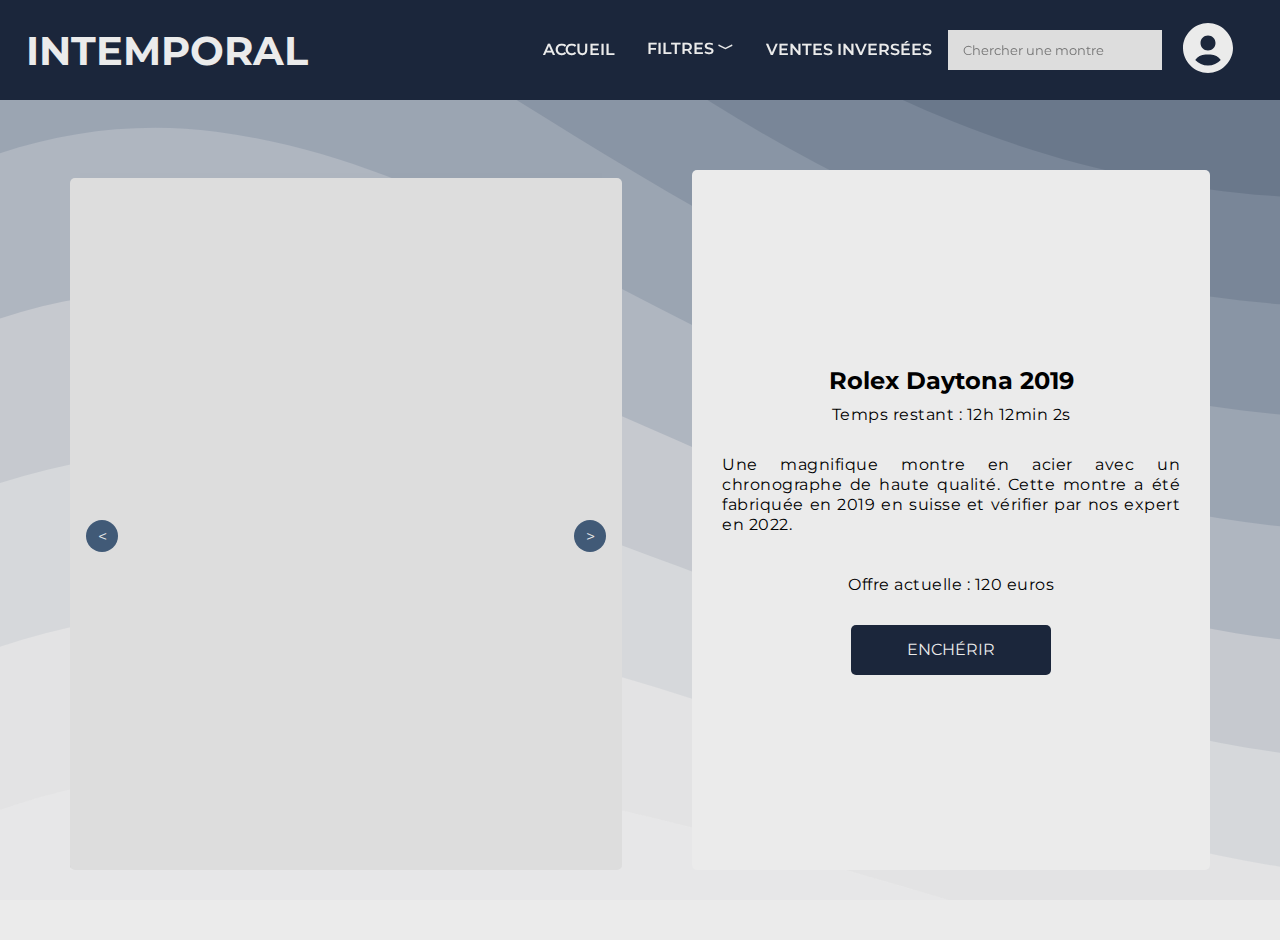
==== auction-info.html @ 98bc7f7b "Update auction-info.html" ====
<!DOCTYPE html>
<html>
  <head>
    <meta charset="utf-8">
    <title>shop-connected</title>
    <link rel="shortcut icon" href="img/watche.png" type="image/png">
    <meta name="description" content="">
    <link rel="stylesheet" href="style/style.css">
  </head>
  <body class="body-shop">
    <div class="transition transition-slide is-active"></div>
    <header>
      <a class="logo" href="shop-connected.html">INTEMPORAL</a>
      <nav>
          <ul class="nav-container">
              <li class="nav-item"><a href="shop-connected.html">ACCUEIL</a></li>
              <li class="nav-item"><a class="filter" onclick="toggleMenuFilter()" href="#">FILTRES ﹀</a>
                <div class="filter-menu-wrap" id="subMenuFilter">
                  <div class="filter-menu">
                    <div class="menu_container">
                      <div class="col">
                        <h2>Marques</h2>
                        <select name="marque" id="marque">
                          <option value="aaa">--Marque--</option>
                          <option value="aaa">aaa</option>
                          <option value="aaa">aaa</option>
                          <option value="aaa">aaa</option>
                          <option value="aaa">aaa</option>
                          <option value="aaa">aaa</option>
                        </select>
                        <h2>Catégories</h2>
                        <select name="categorie" id="categorie">
                          <option value="aaa">--Catégorie--</option>
                          <option value="aaa">Mécanique</option>
                          <option value="aaa">Automatique</option>
                          <option value="aaa">Quartz</option>
                        </select>
                        <ul>
                          <li><input type="checkbox" name="limitee" id="limitee" /><label for="limitee">Éditions limitées</label></li>
                          <li><input type="checkbox" name="homme" id="homme" /><label for="homme">Montre pour homme</label></li>
                          <li><input type="checkbox" name="femme" id="femme" /><label for="femme">Montre pour femme</label></li>
                        </ul>
                        <h2>Complications</h2>
                        <ul>
                          <li><input type="checkbox" name="quantieme" id="quantieme" /><label for="quantieme">Quantième</label></li>
                          <li><input type="checkbox" name="chronographe" id="chronographe" /><label for="chronographe">Chronographe</label></li>
                          <li><input type="checkbox" name="tourbillon" id="tourbillon" /><label for="tourbillon">Tourbillon</label></li>
                          <li><input type="checkbox" name="gmt" id="gmt" /><label for="gmt">GMT</label></li>
                          <li><input type="checkbox" name="phase" id="phase" /><label for="phase">Phase de lune</label></li>
                          <li><input type="checkbox" name="reserve" id="reserve" /><label for="reserve">Réserve de marche</label></li>
                        </ul>
                      </div>
                      <div class="col">
                        <h2>Matériaux</h2>
                        <ul>
                          <li><input type="checkbox" name="" id="acier" /><label for="acier">Acier</label></li>
                          <li><input type="checkbox" name="" id="argent" /><label for="argent">Argent</label></li>
                          <li><input type="checkbox" name="" id="or" /><label for="or">Or</label></li>
                          <li><input type="checkbox" name="" id="ceramique" /><label for="ceramique">Céramique</label></li>
                          <li><input type="checkbox" name="" id="diamants" /><label for="diamants">Diamants</label></li>
                        </ul>
                        <h2>Prix</h2>
                        <ul>
                          <li><input type="number" name="priceMin" id="priceMin" placeholder="Prix min" min="0" /></li>
                          <li><input type="number" name="priceMax" id="priceMax" placeholder="Prix max" min="0" /></li>
                        </ul>
                        <button class="filter-button">Rechercher</button>
                      </div>
                    </div>
                  </div>
                </div>
              </li>
              <li class="nav-item"><a href="#">VENTES INVERSÉES</a></li>
              <li><input class="searchbar" onkeyup="" type="text" name="search" placeholder="Chercher une montre"></li>
              <li class="user"><a class="user-icon" onclick="toggleMenu()" href="#"><svg xmlns="http://www.w3.org/2000/svg" width="60" height="60" viewBox="0 0 24 24" style="fill: rgba(235, 235, 235, 1);transform: msFilter"><path d="M12 2C6.579 2 2 6.579 2 12s4.579 10 10 10 10-4.579 10-10S17.421 2 12 2zm0 5c1.727 0 3 1.272 3 3s-1.273 3-3 3c-1.726 0-3-1.272-3-3s1.274-3 3-3zm-5.106 9.772c.897-1.32 2.393-2.2 4.106-2.2h2c1.714 0 3.209.88 4.106 2.2C15.828 18.14 14.015 19 12 19s-3.828-.86-5.106-2.228z"></path></svg></a>
                <div class="sub-menu-wrap" id="subMenu">
                  <div class="sub-menu">
                      <div class="user-info">
                          <svg xmlns="http://www.w3.org/2000/svg" width="80" height="80" viewBox="0 0 24 24" style="fill: rgba(235, 235, 235, 1);transform: msFilter"><path d="M12 2C6.579 2 2 6.579 2 12s4.579 10 10 10 10-4.579 10-10S17.421 2 12 2zm0 5c1.727 0 3 1.272 3 3s-1.273 3-3 3c-1.726 0-3-1.272-3-3s1.274-3 3-3zm-5.106 9.772c.897-1.32 2.393-2.2 4.106-2.2h2c1.714 0 3.209.88 4.106 2.2C15.828 18.14 14.015 19 12 19s-3.828-.86-5.106-2.228z"></path></svg>
                          <h3>User</h3> <!--TO DO mettre le nom du user connecté en backend -->
                      </div>
                      <hr>
                      <div class="sub-menu-item">
                          <a class="sub-menu-link" href="index.html">se déconnecter</a>
                          <a class="sub-menu-link" href="">créer une enchère</a>
                          <a class="sub-menu-link" href="">mes enchères</a>
                          <a class="sub-menu-link" href="">mes offres</a>
                      </div>
                  </div>
                </div>
              </li>
          </ul>
      </nav>
  </header>
  <div class="auction-info-container">
    <div class="slide-show">
        <input class="slide-image" checked type="radio" name="s" style="background-image: url('https://images.pexels.com/photos/236900/pexels-photo-236900.jpeg?cs=srgb&dl=pexels-anthony-derosa-236900.jpg&fm=jpg');">
        <input class="slide-image" type="radio" name="s" style="background-image: url('https://cdn.shopify.com/s/files/1/0314/1333/products/montre-chronographe-homme-citadine-blanc_1200x.jpg?v=1649666007');">
        <input class="slide-image" type="radio" name="s" style="background-image: url('https://cdn.shopify.com/s/files/1/0314/1333/products/montre-homme-francaise-charlie-horizon-w16_1200x.jpg?v=1642087366');">
        <input class="slide-image" type="radio" name="s" style="background-image: url('https://cdn.shopify.com/s/files/1/0314/1333/products/montre-automatique-homme-calendrier-blanc-01_300x.jpg?v=1663573452');">
        <input class="slide-image" type="radio" name="s" style="background-image: url('https://cdn.shopify.com/s/files/1/0314/1333/products/montre-automatique-hommeportee-INITIAL-Calendrier-blanc-mick-marron-carre_resultat_300x.jpg?v=1663573452');">
    </div>
    <div class="auction-content">
        <h2>Rolex Daytona 2019</h2>
        <p class="auction-time">Temps restant : 12h 12min 2s</p>
        <p class="auction-info">Une magnifique montre en acier avec un chronographe de haute qualité. Cette montre a été fabriquée en 2019 en suisse et vérifier par nos expert en 2022.</p>
        <p class="auction-price">Offre actuelle : 120 euros</p>
        <a class="auction-button" href="#">ENCHÉRIR</a>
    </div>
  </div>
  <script>
    let subMenu = document.getElementById("subMenu");
    function toggleMenu() {
        subMenu.classList.toggle("open-menu");
    }

    let subMenuFilter = document.getElementById("subMenuFilter");
    function toggleMenuFilter() {
        subMenuFilter.classList.toggle("open-menu-filter");
    }
  </script>
  <script src="js/transition.js"></script>
</body>
</html>
---- style/style.css ----
/*import font*/

@import url('https://fonts.googleapis.com/css?family=Montserrat:200,300,400,500,600,700,800');

/*variable declaration*/

:root {
	--first-blue : #1B263B;
	--second-blue : #415A77;
	--white : #ebebeb;
	--black : #181818;
}

/*beginning general*/

* {
	box-sizing: border-box;
	font-family: 'Montserrat', sans-serif;
	padding: 0%;
	margin: 0%;
}
body {
	overflow-x: hidden;
	background-color: var(--white);
}
h1 {
	font-weight: bold;
	margin: 0;
	margin-bottom: 20px;
}
h2 {
	text-align: center;
}
h3 {
    color: var(--white);
    font-weight: 500;
}
ul {
    list-style-type: none;
}
li {
    text-decoration: none;
}
a {
    text-decoration: none;
}
input:not([type='checkbox']) {
	width: 100%;
	padding: 6px 12px;
	background-color: #ddd;
	border: none;
	padding: 12px 15px;
	margin: 8px 0;
	width: 100%;
}
header {
    background-color: var(--first-blue);
    overflow: hidden;
    display: flex;
    justify-content: space-between;
    align-items: center;
    padding: 0 2%;
}
p {
	font-size: 14px;
	font-weight: 100;
	line-height: 20px;
	letter-spacing: 0.5px;
	margin: 0px 0 30px;
}
span {
	font-size: 12px;
}
button {
	border: 1px solid var(--first-blue);
	background-color: var(--black);
	color: var(--white);
	font-size: 18px;
	font-weight: bold;
	padding: 12px 45px;
	letter-spacing: 1px;
	text-transform: uppercase;
	transition: transform 80ms ease-in;
}
button:hover {
	background-color: var(--first-blue);
}
button:active {
	transform: scale(0.95);
}
button:focus {
	outline: none;
}
button.ghost {
	background-color: transparent;
	border-color: #FFFFFF;
}
form {
	background-color: #FFFFFF;
	display: flex;
	align-items: center;
	justify-content: center;
	flex-direction: column;
	padding: 0 50px;
	height: 100%;
	text-align: center;
}

/*end general*/

/*beginning transition*/

.transition-slide {
    position: fixed;
    top: 0;
    left: 0;
    right: 0;
    bottom: 0;
    background-color: var(--first-blue);
    z-index: 101;
    opacity: 0;
    pointer-events: none;
    -webkit-transition: 0.5s;
    transition: 0.5s;
}
.transition-slide.is-active {
    opacity: 1;
    pointer-events: all;
}

/*end transition*/


/*start scrollbar*/

body::-webkit-scrollbar {
    width: 12px; 
}
body::-webkit-scrollbar-track {
    background: #ebebeb; 
}
body::-webkit-scrollbar-thumb {
    background-color: var(--first-blue); 
    border-radius: 20px; 
    border: 3px solid var(--white);
}

/*end scrollbar*/


/*beginning login page*/

.body-login {
	background: var(--white);
	background-image: url(../img/Background.png);
	background-size: cover;
	display: flex;
	justify-content: center;
	align-items: center;
	flex-direction: column;
	height: 100vh;
	margin: -20px 0 50px;
}
.forgot-password {
	color: #333;
	font-size: 14px;
	text-decoration: none;
	margin: 15px 0;
}
.forgot-password:hover {
	text-decoration: underline;
}
.container {
	background-color: #fff;
	border-radius: 10px;
  	box-shadow: 0 14px 28px rgba(0,0,0,0.25), 0 10px 10px rgba(0,0,0,0.22);
	position: relative;
	overflow: hidden;
	width: 768px;
	max-width: 100%;
	min-height: 480px;
}
.form-container {
	position: absolute;
	top: 0;
	height: 100%;
	transition: all 0.6s ease-in-out;
}
.sign-in-container {
	left: 0;
	width: 50%;
	z-index: 2;
}
.container.right-panel-active .sign-in-container {
	transform: translateX(100%);
}
.sign-up-container {
	left: 0;
	width: 50%;
	opacity: 0;
	z-index: 1;
}
.container.right-panel-active .sign-up-container {
	transform: translateX(100%);
	opacity: 1;
	z-index: 5;
	animation: show 0.6s;
}
@keyframes show {
	0%, 49.99% {
		opacity: 0;
		z-index: 1;
	}
	
	50%, 100% {
		opacity: 1;
		z-index: 5;
	}
}
.overlay-container {
	position: absolute;
	top: 0;
	left: 50%;
	width: 50%;
	height: 100%;
	overflow: hidden;
	transition: transform 0.6s ease-in-out;
	z-index: 100;
}
.container.right-panel-active .overlay-container {
	transform: translateX(-100%);
}
.overlay {
	background: var(--first-blue);
	background: -webkit-linear-gradient(to right, var(--first-blue), var(--first-blue));
	background: linear-gradient(to right, var(--first-blue), var(--first-blue));
	background-repeat: no-repeat;
	background-size: cover;
	background-position: 0 0;
	color: var(--white);
	position: relative;
	left: -100%;
	height: 100%;
	width: 200%;
  	transform: translateX(0);
	transition: transform 0.6s ease-in-out;
}
.container.right-panel-active .overlay {
  	transform: translateX(50%);
}
.overlay-panel {
	position: absolute;
	display: flex;
	align-items: center;
	justify-content: center;
	flex-direction: column;
	padding: 0 40px;
	text-align: center;
	top: 0;
	height: 100%;
	width: 50%;
	transform: translateX(0);
	transition: transform 0.6s ease-in-out;
}
.overlay-left {
	transform: translateX(-20%);
}
.container.right-panel-active .overlay-left {
	transform: translateX(0);
}
.overlay-right {
	right: 0;
	transform: translateX(0);
}
.container.right-panel-active .overlay-right {
	transform: translateX(20%);
}

/*end login page*/


/*beginning cgu*/

.body-cgu {
	background: var(--white);
	background-image: url(../img/Background.png);
	background-size: cover;
	display: flex;
	justify-content: center;
	align-items: center;
	flex-direction: column;
}
.cgu-container {
	background: var(--white);
	border-radius: 10px;
	box-shadow: 0 14px 28px rgba(0, 0, 0, 0.25), 0 10px 10px rgba(0, 0, 0, 0.22);
	position: relative;
	width: 50%;
	max-width: 100%;
	display: flex;
	flex-direction: column;
}
.cgu-container h2 {
	margin-top: 40px;
}
.cgu-container p {
	color: var(--black);
	font-weight: 400;
	margin: 40px;
	text-align: justify;
}
.cgu-container form {
	background-color: var(--white);
	margin-bottom: 40px;
}
.cgu-container .cgu-button {
	background-color: var(--first-blue);
	color: var(--white);
	width: 300px;
}
.cgu-container .cgu-button:hover {
	background-color: var(--black);
}
.cgu-button-container {
	display: flex;
	justify-content: space-between;
	margin: 0px 20px 0px 20px;
}

/*end cgu*/


/*beginning shop*/

.body-shop {
	background-color: var(--white);
	background-image: url("data:image/svg+xml,%3Csvg xmlns='http://www.w3.org/2000/svg' width='100%25' height='100%25' viewBox='0 0 1600 800'%3E%3Cg fill-opacity='0.17'%3E%3Cpath fill='%23d4d6d9' d='M486 705.8c-109.3-21.8-223.4-32.2-335.3-19.4C99.5 692.1 49 703 0 719.8V800h843.8c-115.9-33.2-230.8-68.1-347.6-92.2C492.8 707.1 489.4 706.5 486 705.8z'/%3E%3Cpath fill='%23bbbfc5' d='M1600 0H0v719.8c49-16.8 99.5-27.8 150.7-33.5c111.9-12.7 226-2.4 335.3 19.4c3.4 0.7 6.8 1.4 10.2 2c116.8 24 231.7 59 347.6 92.2H1600V0z'/%3E%3Cpath fill='%239da4af' d='M478.4 581c3.2 0.8 6.4 1.7 9.5 2.5c196.2 52.5 388.7 133.5 593.5 176.6c174.2 36.6 349.5 29.2 518.6-10.2V0H0v574.9c52.3-17.6 106.5-27.7 161.1-30.9C268.4 537.4 375.7 554.2 478.4 581z'/%3E%3Cpath fill='%23788496' d='M0 0v429.4c55.6-18.4 113.5-27.3 171.4-27.7c102.8-0.8 203.2 22.7 299.3 54.5c3 1 5.9 2 8.9 3c183.6 62 365.7 146.1 562.4 192.1c186.7 43.7 376.3 34.4 557.9-12.6V0H0z'/%3E%3Cpath fill='%23415A77' d='M181.8 259.4c98.2 6 191.9 35.2 281.3 72.1c2.8 1.1 5.5 2.3 8.3 3.4c171 71.6 342.7 158.5 531.3 207.7c198.8 51.8 403.4 40.8 597.3-14.8V0H0v283.2C59 263.6 120.6 255.7 181.8 259.4z'/%3E%3Cpath fill='%233b526e' d='M1600 0H0v136.3c62.3-20.9 127.7-27.5 192.2-19.2c93.6 12.1 180.5 47.7 263.3 89.6c2.6 1.3 5.1 2.6 7.7 3.9c158.4 81.1 319.7 170.9 500.3 223.2c210.5 61 430.8 49 636.6-16.6V0z'/%3E%3Cpath fill='%23354a63' d='M454.9 86.3C600.7 177 751.6 269.3 924.1 325c208.6 67.4 431.3 60.8 637.9-5.3c12.8-4.1 25.4-8.4 38.1-12.9V0H288.1c56 21.3 108.7 50.6 159.7 82C450.2 83.4 452.5 84.9 454.9 86.3z'/%3E%3Cpath fill='%232e4058' d='M1600 0H498c118.1 85.8 243.5 164.5 386.8 216.2c191.8 69.2 400 74.7 595 21.1c40.8-11.2 81.1-25.2 120.3-41.7V0z'/%3E%3Cpath fill='%2326354b' d='M1397.5 154.8c47.2-10.6 93.6-25.3 138.6-43.8c21.7-8.9 43-18.8 63.9-29.5V0H643.4c62.9 41.7 129.7 78.2 202.1 107.4C1020.4 178.1 1214.2 196.1 1397.5 154.8z'/%3E%3Cpath fill='%231B263B' d='M1315.3 72.4c75.3-12.6 148.9-37.1 216.8-72.4h-723C966.8 71 1144.7 101 1315.3 72.4z'/%3E%3C/g%3E%3C/svg%3E");
	background-attachment: fixed;
	background-size: cover;
}

/*end shop*/


/*beginning card, product display*/

.product-display {
	display: flex;
	flex-wrap: wrap;
	justify-content: center;
	align-items: center;
}
.product-display .card {
	position: relative;
	width: 320px;
	height: 450px;
	background: var(--black);
	border-radius: 20px;
	overflow: hidden;
	margin: 30px;
}
.product-display .card:before {
	content: '';
	position: absolute;
	top: 0;
	left: 0;
	width: 100%;
	height: 100%;
	background: var(--second-blue);
	clip-path: circle(150px at 80% 20%);
	transition: 0.5s ease-in-out;
}
.product-display .card:hover:before {
  	clip-path: circle(150px at 80% -20%);
}
.product-display .card:after {
	content: 'INTEMPORAL';
	position: absolute;
	top: 30%;
	left: -20%;
	font-size: 12em;
	font-weight: 800;
	font-style: italic;
	color: rgba(255, 255, 255, 0.05)
}
.product-display .card .imgBx {
	position: absolute;
	top: 50%;
	transform: translateY(-50%);
	z-index: 10;
	width: 100%;
	height: 220px;
	transition: 0.5s;
}
.product-display .card:hover .imgBx {
	top: 0%;
	transform: translateY(0%);
}
.product-display .card .imgBx img {
	position: absolute;
	top: 25%;
	left: 30%;
	transform: translate(-50%, -50%);
	width: 300px;
	height: 300px;
	object-fit: cover;
	z-index: 10;
	transition: all 0.5s ease;
	border-radius: 50%;

}
.product-display .card:hover .imgBx img {
	opacity: 0;
	transition: all 0.5s ease;
}
.product-display .card .contentBx {
	position: absolute;
	bottom: 0;
	width: 100%;
	height: 100px;
	text-align: center;
	transition: 1s;
	z-index: 10;
}
.product-display .card:hover .contentBx {
  	height: 400px;
}
.product-display .card .contentBx .price {
	color: var(--white);
	font-size: 24px;
	z-index: 100;
	position: absolute;
	top: -350%;
	right: 0%;
	font-weight: bold;
	color: var(--first-blue);
	margin: 0;
	padding: 15px;
	border-radius: 10px;
	background-color: var(--white);
	box-shadow: 0 0 10px rgba(0, 0, 0, 0.5);
}
.product-display .card:hover .contentBx .price {
	color: var(--white);
	z-index: 100;
	margin: 0;
	font-weight: bold;
}
.product-display .card .contentBx .time {
	color: var(--white);
	font-size: 18px;
	margin: 10px;
	position: absolute;
	top: -50%;
	right: 0%;
}
.product-display .card:hover .contentBx .time {
	display: none;
}
.product-display .card:hover .contentBx h2 {
	position: relative;
	font-weight: 800;
	letter-spacing: 1px;
	color: var(--white);
	margin: 0;
	display: contents;
	z-index: 100;
}
.product-display .card .contentBx h2 {
	color: var(--first-blue);
	font-size: 30px;
	margin: 0;
	background-color: var(--white);
}
.product-display .card:hover .contentBx .info {
	color: var(--white);
	font-size: 18px;
	margin-top: 30px;
	display: contents;
	position: absolute;
	top : -30%;
}
.product-display .card .contentBx .info {
	display: none;
	margin-top: 30px;
}
.product-display .card .contentBx a {
	display: inline-block;
	padding: 10px 20px;
	background: var(--white);
	border-radius: 4px;
	margin-top: 10px;
	text-decoration: none;
	font-weight: 600;
	color: var(--black);
	opacity: 0;
	transform: translateY(50px);
	transition: 0.5s;
	margin-top: 50px;
}
.product-display .card:hover .contentBx a {
  	opacity: 1;
  	transform: translateY(0px);
  	transition-delay: 0.75s;
	background-color: var(--white);
	color: var(--black);
}

/*end card, product display*/


/*beginning navbar*/

nav {
    z-index: 1000;
}
.nav-container {
    display: flex;
    justify-content: center;
    align-items: center;
}
nav a {
    color: #fff;
    text-decoration: none;
    padding: 14px 16px;
    display: inline-block;
}
.logo {
    color: var(--white);
    font-size: 2.5rem;
    font-weight: 700;
}
.nav-item {
    border-bottom: 2px solid transparent;
    transition: border-bottom 0.4s ease;
    color: var(--white);
    font-weight: 600;
    font-size: 1rem;
	display: flex;
    justify-content: center;
    flex-direction: column;
    height: 100px;
}
.nav-item:hover {
    border-bottom: 2px solid var(--white);
}
.nav-item a {
    color: var(--white);
}
.nav-item:hover a {
    color: #bbb;
}

/*end navbar*/


/*beginning user menu*/

.sub-menu-wrap {
    position: absolute;
    top: 9%;
    right: 4%;
    width: 320px;
    max-height: 0px;
    overflow: hidden;
    transition: max-height 0.5s ease;
}
.sub-menu-wrap.open-menu {
    max-height: 400px;
}
.sub-menu {
    background-color: var(--second-blue);
    padding: 20px;
    margin: 10px;
    border-radius: 5px;
}
.user-info {
    display: flex;
    align-items: center;
}
.user-info svg {
    width: 60px;
    border-radius: 50%;
    margin-right: 15px;
}
.sub-menu hr {
    color: var(--white);
    border: 0;
    height: 1px;
    width: 100%;
    background: #ccc;
    margin: 15px 0 10px;
}
.sub-menu-item {
    display : flex;
    flex-direction: column;
}
.sub-menu-link:hover {
    background-color: var(--first-blue);
}

/*end user menu*/


/*beginning mega menu*/

.filter-menu-wrap {
	position: absolute;
    top: 10%;
    right: 20%;
    width: 1000px;
    max-height: 0px;
    overflow: hidden;
    transition: max-height 0.5s ease;
}
.filter-menu-wrap.open-menu-filter {
    max-height: 900px;
}
.menu_container {
	width: 45vw;
	background: #415a77;
	display: flex;
	column-gap: 16px;
	border-radius: 5px;
}
.col {
	flex: 1;
	width: 100%;
	height: 100%;
	padding: 60px 32px;
	display: flex;
	flex-direction: column;
	align-items: center;
	row-gap: 2em;
}
.col h2 {
	font-size: 20px;
}
.col select, .col input:not([type='checkbox']) {
	width: 100%;
	padding: 6px 12px;
}
.col ul{
	display: flex;
	flex-direction: column;
	gap: 5px;
}
.col li {
	display: flex;
	gap: 12px;
	font-weight: 300
}
.filter-button {
	border: none;
	outline: none;
	padding: 10px 24px;
	font-size: 16px;
	width: 100%;
	color: #fff;
	background: #1a1a1a;
}
  
/*end mega menu*/


/*beginning slideshow*/

.slide-show {
	position: relative;
	display: block;
	width: 700px;
	height: 700px;
	overflow: hidden;
	border-radius: 5px;
	margin: 70px 70px;
}
.slide-show:before, .slide-show:after {
	content: '<';
	position: absolute;
	top: 50%;
	left: 1rem;
	z-index: 2;
	width: 2rem;
	height: 2rem;
	background: var(--second-blue);
	color: var(--white);
	border-radius: 50%;
	display: flex;
	justify-content: center;
	align-items: center;
	pointer-events: none;
}
.slide-show:after {
	content: '>';
	left: auto;
	right: 1rem;
}
.slide-image {
	appearance: none;
	-ms-appearance: none;
	-webkit-appearance: none;
	display: block;
	width: 100%;
	height: 100%;
	position: absolute;
	top: 0;
	left: 0;
	border-radius: 5px;
	background-repeat: no-repeat;
	background-size: cover;
	background-position: center;
	transform: translateX(100%);
	transition: transform ease-in-out 400ms;
	z-index: 1;
}
.slide-image:focus {
	outline: none;
}
.slide-image:not(checked):before {
	content: '';
	position: absolute;
	width: 2rem;
	height: 2rem;
	border-radius: 50%;
	top: 50%;
	left: calc(-100% + 1rem);
}
.slide-image:checked:before {
	display: none;
	left: 1rem;
}
.slide-image:checked {
	transform: translateX(0);
	transition: transform 1s ease;
	z-index: 0;
	box-shadow: -5px 10px 20px -15px rgba(0,0,0,1);
}
.slide-image:checked + input:before {
	left: -3rem;
}
.slide-image:checked + input ~ input:before {
	display: none;
}

/*end slide show*/


/*beginning auction info*/

.auction-info-container {
	display: flex;
	justify-content: space-between;
	align-items: center;
	flex-direction: row;
}
.auction-content {
	display: flex;
	flex-direction: column;
	justify-content: center;
	align-items: center;
	background-color: var(--white);
	width: 50%;
	height: 700px;
	margin-right: 70px;
	padding: 30px;
	border-radius: 5px;
}
.auction-button {
	display: flex;
	justify-content: center;
	align-items: center;
	width: 200px;
	height: 50px;
	color: var(--white);
	background-color: var(--first-blue);
	border-radius: 5px;
}
.auction-button:hover {
	background-color: var(--second-blue);
} 
.auction-button:active {
	transform: scale(0.95);
}
.auction-time {
	font-weight: 400;
	font-size: 16px;
	margin-top: 10px;
}
.auction-info {
	font-weight: 400;
	font-size: 16px;
	text-align: justify;
}
.auction-price {
	font-weight: 400;
	font-size: 16px;
	margin-top: 10px;
}

/*end auction info*/


/*mobile version*/

@media screen and (max-width: 992px) {
	/*login*/
	.container {
		width: 100%;
		height: 80%;
	}
	.container h1 {
		font-size: 80px;
	}
	.container input {
		font-size: 40px;
	}
	.container p {
		font-size: 30px;
		line-height: 30px;
	}
	.container button {
		font-size: 35px;
		width: 400px;
		height: 100px;
	}
	.forgot-password {
		font-size: 30px;
	}
	/*nav*/
	header {
		display: flex;
		flex-direction: column;
		align-items: center;
	}
	.logo {
		font-size: 60px;
		margin: 30px 0;
	}
	.nav-item a {
		font-size: 30px
	}
	nav svg {
		width: 90px;
		height: 90px;
	}
	nav .searchbar {
		font-size: 30px;
	}
	/*card*/
	.contentBx a {
		font-size: 50px;
	}
	.product-display .card {
		width: 740px;
		height: 1000px;
	}
	.product-display .card .imgBx img {
		width: 700px;
		height: 700px;
	}
	.product-display .card .contentBx .price {
		color: var(--black);
		font-size: 48px;
		padding: 25px;
		z-index: 100;
		position: absolute;
		top: -900%;
		right: 0%;
	}
	.product-display .card:after {
		top: 30%;
		left: -20%;
		font-size: 30em;
	}
	.product-display .card .contentBx .time {
		font-size: 36px;
		top: -150%;
	}
	.product-display .card:hover .contentBx h2 {
		position: absolute;
		top : -100%;
		font-size: 70px;
	}
	.product-display .card .contentBx h2 {
		position: absolute;
		top : -100%;
		width: 100%;
		font-size: 60px;
	}
	.product-display .card:hover .contentBx .info {
		display: none;
		font-size: 36px;
		line-height: 40px;
	}
	/*cgu*/
	.cgu-container {
		width: 90%;
	}
	.cgu-container h2 {
		font-size: 50px;
	}
	.cgu-button{
		font-size: 35px;
		height: 120px;
	}
	/*user menu*/
	.sub-menu-wrap {
		top : 11.5%;
		right: 4%;
		width: 450px;
	}
	.sub-menu-wrap.open-menu {
		max-height: 500px;
	}
	.sub-menu h3 {
		font-size: 40px;
	}
	.sub-menu a {
		font-size: 35px;
	}
	.user-info svg {
		width: 90px;
		height: 90px;
	}
	/*filter menu*/
	.filter-menu-wrap {
		top: 12.1%;
		right: 0;
		background-color: #415A77;
		display: flex;
		justify-content: left;
	}
	.filter-menu-wrap.open-menu-filter {
		max-height: 1000px;
	}
	.col h2 {
		font-size: 40px;
	}
	.col label {
		font-size: 28px;
	}
	.col input {
		font-size: 28px;
	}
	.col .filter-button {
		font-size: 28px;
	}
	.col select {
		font-size: 28px;
	}
	/*slide show*/
	.slide-show:before, .slide-show:after {
		width: 4rem;
		height: 4rem;
		font-size: 30px;
	}
	/*auction info*/
	.auction-info-container {
		flex-direction: column;
	}
	.auction-content {
		width: 100%;
		margin-right: 0;
	}
	.auction-content h2 {
		font-size: 70px;
	}
	.auction-time {
		font-size: 40px;
		text-align: center;
		margin-bottom: 60px;
	}
	.auction-info {
		font-size: 35px;
		font-weight: 300;
		line-height: 35px;
	}
	.auction-price {
		font-size: 35px;
		margin-top: 50px;
	}
	.auction-button {
		width: 80%;
		height: 80px;
		font-size: 40px;
		margin-top: 20px;
		text-align: center;
	}
}
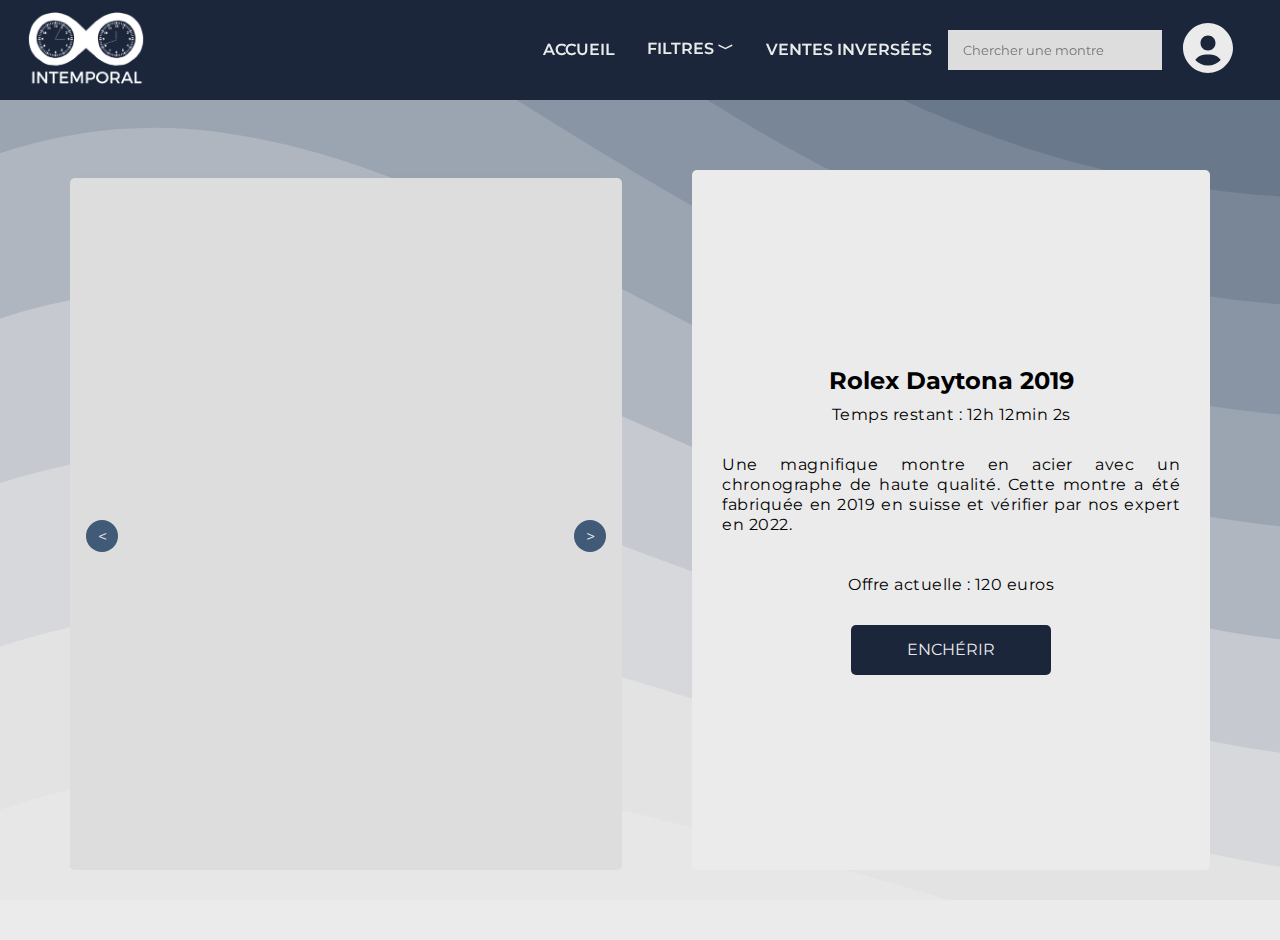
==== commit 2f4af14b: "Update auction-info.html" ====
--- a/auction-info.html
+++ b/auction-info.html
@@ -10,7 +10,7 @@
   <body class="body-shop">
     <div class="transition transition-slide is-active"></div>
     <header>
-      <a class="logo" href="shop-connected.html">INTEMPORAL</a>
+      <a class="logo" href="shop-connected.html"><img src="/img/logo.png" alt="INTEMPORAL"></a>
       <nav>
           <ul class="nav-container">
               <li class="nav-item"><a href="shop-connected.html">ACCUEIL</a></li>
--- a/style/style.css
+++ b/style/style.css
@@ -525,10 +525,8 @@
     padding: 14px 16px;
     display: inline-block;
 }
-.logo {
-    color: var(--white);
-    font-size: 2.5rem;
-    font-weight: 700;
+.logo img {
+	width: 120px;
 }
 .nav-item {
     border-bottom: 2px solid transparent;
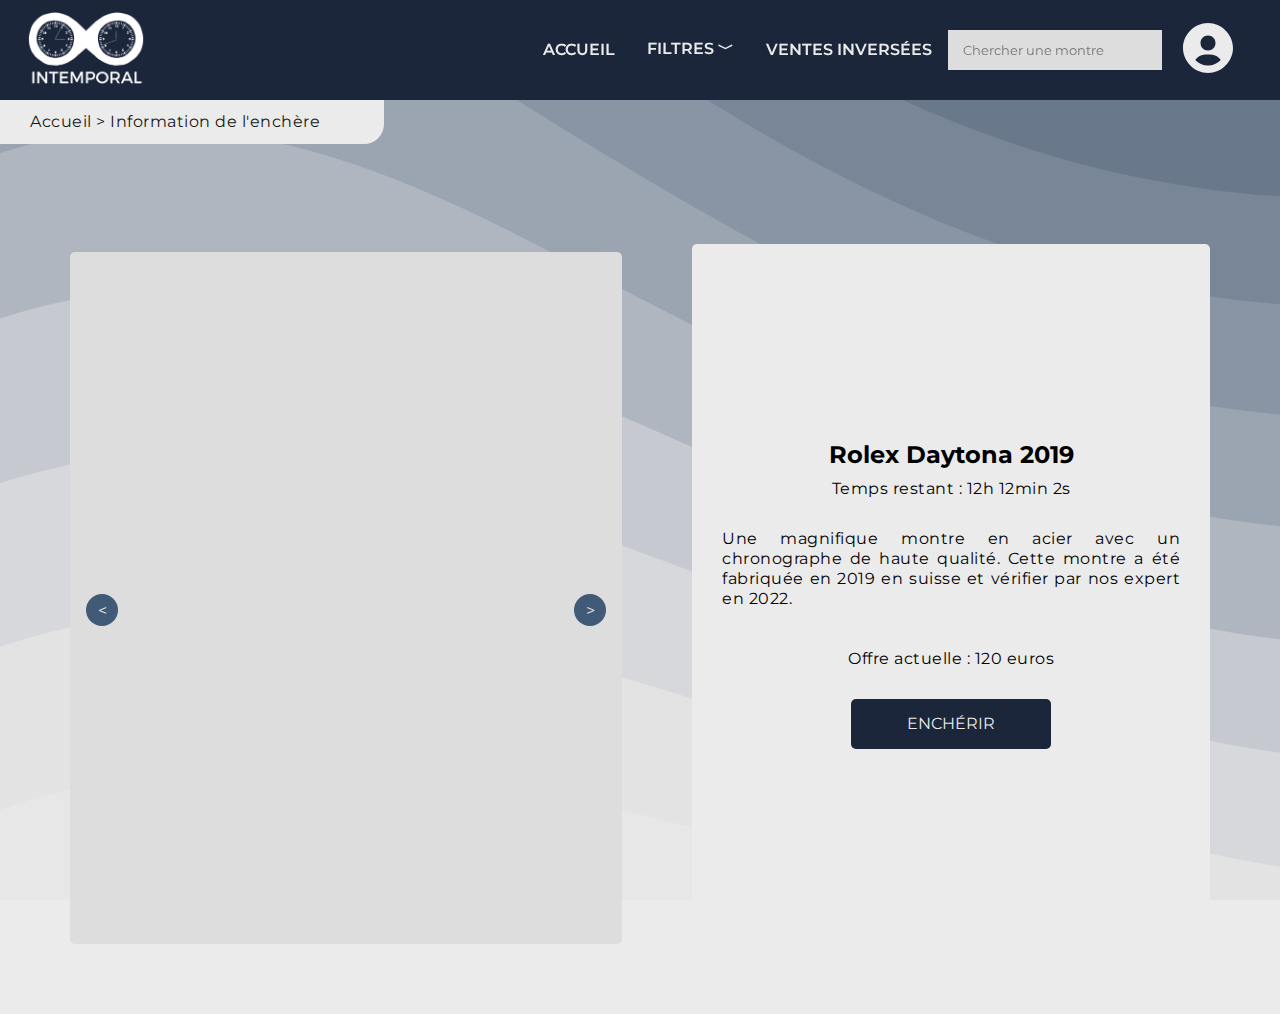
==== commit 047ba266: "Add files via upload" ====
--- a/auction-info.html
+++ b/auction-info.html
@@ -10,60 +10,65 @@
   <body class="body-shop">
     <div class="transition transition-slide is-active"></div>
     <header>
-      <a class="logo" href="shop-connected.html"><img src="/img/logo.png" alt="INTEMPORAL"></a>
+      <a class="logo" href="shop-connected.html"><img src="img/logo.png" alt="INTEMPORAL"></a>
       <nav>
           <ul class="nav-container">
               <li class="nav-item"><a href="shop-connected.html">ACCUEIL</a></li>
               <li class="nav-item"><a class="filter" onclick="toggleMenuFilter()" href="#">FILTRES ﹀</a>
                 <div class="filter-menu-wrap" id="subMenuFilter">
                   <div class="filter-menu">
-                    <div class="menu_container">
-                      <div class="col">
-                        <h2>Marques</h2>
-                        <select name="marque" id="marque">
-                          <option value="aaa">--Marque--</option>
-                          <option value="aaa">aaa</option>
-                          <option value="aaa">aaa</option>
-                          <option value="aaa">aaa</option>
-                          <option value="aaa">aaa</option>
-                          <option value="aaa">aaa</option>
-                        </select>
-                        <h2>Catégories</h2>
-                        <select name="categorie" id="categorie">
-                          <option value="aaa">--Catégorie--</option>
-                          <option value="aaa">Mécanique</option>
-                          <option value="aaa">Automatique</option>
-                          <option value="aaa">Quartz</option>
-                        </select>
-                        <ul>
-                          <li><input type="checkbox" name="limitee" id="limitee" /><label for="limitee">Éditions limitées</label></li>
-                          <li><input type="checkbox" name="homme" id="homme" /><label for="homme">Montre pour homme</label></li>
-                          <li><input type="checkbox" name="femme" id="femme" /><label for="femme">Montre pour femme</label></li>
-                        </ul>
-                        <h2>Complications</h2>
-                        <ul>
-                          <li><input type="checkbox" name="quantieme" id="quantieme" /><label for="quantieme">Quantième</label></li>
-                          <li><input type="checkbox" name="chronographe" id="chronographe" /><label for="chronographe">Chronographe</label></li>
-                          <li><input type="checkbox" name="tourbillon" id="tourbillon" /><label for="tourbillon">Tourbillon</label></li>
-                          <li><input type="checkbox" name="gmt" id="gmt" /><label for="gmt">GMT</label></li>
-                          <li><input type="checkbox" name="phase" id="phase" /><label for="phase">Phase de lune</label></li>
-                          <li><input type="checkbox" name="reserve" id="reserve" /><label for="reserve">Réserve de marche</label></li>
-                        </ul>
+                    <div class="menu-container">
+                      <div class="filter-container">
+                        <div class="col">
+                          <h2>Catégories</h2>
+                          <select name="categorie" id="categorie">
+                            <option value="aaa">--Catégorie--</option>
+                            <option value="aaa">Mécanique</option>
+                            <option value="aaa">Automatique</option>
+                            <option value="aaa">Quartz</option>
+                          </select>
+                          <h2>Sous-catégories</h2>
+                          <ul>
+                            <li><input type="checkbox" name="limitee" id="limitee" /><label for="limitee">Éditions limitées</label></li>
+                            <li><input type="checkbox" name="homme" id="homme" /><label for="homme">Montre pour homme</label></li>
+                            <li><input type="checkbox" name="femme" id="femme" /><label for="femme">Montre pour femme</label></li>
+                          </ul>
+                          <h2>Complications</h2>
+                          <ul>
+                            <li><input type="checkbox" name="quantieme" id="quantieme" /><label for="quantieme">Quantième</label></li>
+                            <li><input type="checkbox" name="chronographe" id="chronographe" /><label for="chronographe">Chronographe</label></li>
+                            <li><input type="checkbox" name="tourbillon" id="tourbillon" /><label for="tourbillon">Tourbillon</label></li>
+                            <li><input type="checkbox" name="gmt" id="gmt" /><label for="gmt">GMT</label></li>
+                            <li><input type="checkbox" name="phase" id="phase" /><label for="phase">Phase de lune</label></li>
+                            <li><input type="checkbox" name="reserve" id="reserve" /><label for="reserve">Réserve de marche</label></li>
+                          </ul>
+                        </div>
+                        <div class="col">
+                          <h2>Marques</h2>
+                          <select name="marque" id="marque">
+                            <option value="aaa">--Marque--</option>
+                            <option value="aaa">aaa</option>
+                            <option value="aaa">aaa</option>
+                            <option value="aaa">aaa</option>
+                            <option value="aaa">aaa</option>
+                            <option value="aaa">aaa</option>
+                          </select>
+                          <h2>Matériaux</h2>
+                          <ul>
+                            <li><input type="checkbox" name="" id="acier" /><label for="acier">Acier</label></li>
+                            <li><input type="checkbox" name="" id="argent" /><label for="argent">Argent</label></li>
+                            <li><input type="checkbox" name="" id="or" /><label for="or">Or</label></li>
+                            <li><input type="checkbox" name="" id="ceramique" /><label for="ceramique">Céramique</label></li>
+                            <li><input type="checkbox" name="" id="diamants" /><label for="diamants">Diamants</label></li>
+                          </ul>
+                          <h2>Prix</h2>
+                          <ul>
+                            <li><input type="number" name="priceMin" id="priceMin" placeholder="Prix min" min="0" /></li>
+                            <li><input type="number" name="priceMax" id="priceMax" placeholder="Prix max" min="0" /></li>
+                          </ul>
+                        </div>
                       </div>
-                      <div class="col">
-                        <h2>Matériaux</h2>
-                        <ul>
-                          <li><input type="checkbox" name="" id="acier" /><label for="acier">Acier</label></li>
-                          <li><input type="checkbox" name="" id="argent" /><label for="argent">Argent</label></li>
-                          <li><input type="checkbox" name="" id="or" /><label for="or">Or</label></li>
-                          <li><input type="checkbox" name="" id="ceramique" /><label for="ceramique">Céramique</label></li>
-                          <li><input type="checkbox" name="" id="diamants" /><label for="diamants">Diamants</label></li>
-                        </ul>
-                        <h2>Prix</h2>
-                        <ul>
-                          <li><input type="number" name="priceMin" id="priceMin" placeholder="Prix min" min="0" /></li>
-                          <li><input type="number" name="priceMax" id="priceMax" placeholder="Prix max" min="0" /></li>
-                        </ul>
+                      <div class="filter-button-container">
                         <button class="filter-button">Rechercher</button>
                       </div>
                     </div>
@@ -92,6 +97,7 @@
           </ul>
       </nav>
   </header>
+  <p class="ariane"><a href="shop-connected.html">Accueil > </a><a href="#">Information de l'enchère</a></p>
   <div class="auction-info-container">
     <div class="slide-show">
         <input class="slide-image" checked type="radio" name="s" style="background-image: url('https://images.pexels.com/photos/236900/pexels-photo-236900.jpeg?cs=srgb&dl=pexels-anthony-derosa-236900.jpg&fm=jpg');">
--- a/style/style.css
+++ b/style/style.css
@@ -309,6 +309,15 @@
 	margin: 40px;
 	text-align: justify;
 }
+.accept-cgu-container {
+	display: flex;
+	justify-content: center;
+	align-items: center;
+	margin-bottom: 40px;
+}
+.accept-cgu {
+	margin-right: 10px;
+}
 .cgu-container form {
 	background-color: var(--white);
 	margin-bottom: 40px;
@@ -544,9 +553,27 @@
 }
 .nav-item a {
     color: var(--white);
+	height: 100%;
+	display: flex;
+	justify-content: center;
+	flex-direction: column;
 }
 .nav-item:hover a {
     color: #bbb;
+}
+.ariane {
+	padding: 12px 30px;
+	width: 30%;
+	background-color: var(--white);
+	border-radius: 0 0 20px 0;
+}
+.ariane a {
+	color: var(--black);
+	font-weight: 400;
+	font-size: 16px;
+}
+.ariane a:hover {
+	color: var(--second-blue);
 }
 
 /*end navbar*/
@@ -614,12 +641,16 @@
 .filter-menu-wrap.open-menu-filter {
     max-height: 900px;
 }
-.menu_container {
+.menu-container {
 	width: 45vw;
 	background: #415a77;
 	display: flex;
 	column-gap: 16px;
 	border-radius: 5px;
+	flex-direction: column;
+}
+.filter-container {
+	display: flex;
 }
 .col {
 	flex: 1;
@@ -648,12 +679,17 @@
 	gap: 12px;
 	font-weight: 300
 }
+.filter-button-container {
+	display: flex;
+	justify-content: center;
+	align-items: center;
+}
 .filter-button {
 	border: none;
 	outline: none;
-	padding: 10px 24px;
+	padding: 10px 74px;
+	margin-bottom: 20px;
 	font-size: 16px;
-	width: 100%;
 	color: #fff;
 	background: #1a1a1a;
 }
@@ -844,6 +880,12 @@
 	nav .searchbar {
 		font-size: 30px;
 	}
+	.ariane {
+		width: 100%;
+	}
+	.ariane a {
+		font-size: 30px;
+	}
 	/*card*/
 	.contentBx a {
 		font-size: 50px;
@@ -897,6 +939,13 @@
 	.cgu-container h2 {
 		font-size: 50px;
 	}
+	.accept-cgu-container label {
+		font-size: 30px;
+	}
+	.accept-cgu {
+		width: 30px;
+		height: 30px;
+	}
 	.cgu-button{
 		font-size: 35px;
 		height: 120px;
@@ -929,7 +978,7 @@
 		justify-content: left;
 	}
 	.filter-menu-wrap.open-menu-filter {
-		max-height: 1000px;
+		max-height: 1100px;
 	}
 	.col h2 {
 		font-size: 40px;
@@ -940,7 +989,7 @@
 	.col input {
 		font-size: 28px;
 	}
-	.col .filter-button {
+	.filter-button {
 		font-size: 28px;
 	}
 	.col select {
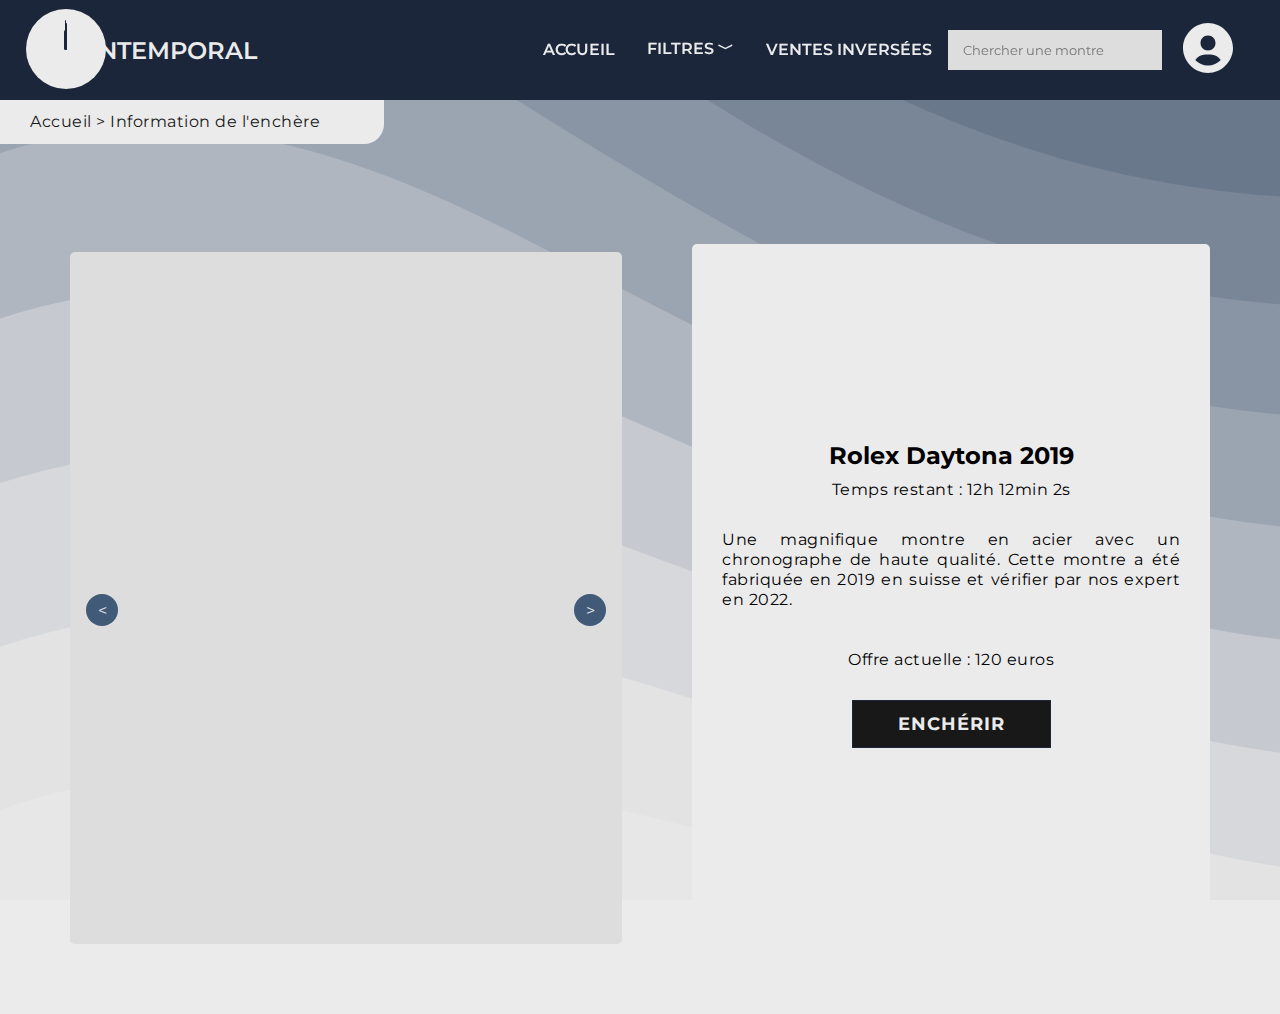
==== commit 1ba2ab79: "Add files via upload" ====
--- a/auction-info.html
+++ b/auction-info.html
@@ -10,7 +10,14 @@
   <body class="body-shop">
     <div class="transition transition-slide is-active"></div>
     <header>
-      <a class="logo" href="shop-connected.html"><img src="img/logo.png" alt="INTEMPORAL"></a>
+      <a class="logo" href="index.html">
+        <div class="clock">
+          <div class="hour hand" id="hour"></div>
+          <div class="minute hand" id="minute"></div>
+          <div class="seconds hand" id="seconds"></div>
+        </div>
+        <h2>INTEMPORAL</h2>
+      </a>
       <nav>
           <ul class="nav-container">
               <li class="nav-item"><a href="shop-connected.html">ACCUEIL</a></li>
@@ -87,7 +94,7 @@
                       <hr>
                       <div class="sub-menu-item">
                           <a class="sub-menu-link" href="index.html">se déconnecter</a>
-                          <a class="sub-menu-link" href="">créer une enchère</a>
+                          <a class="sub-menu-link" href="create-auction.html">créer une enchère</a>
                           <a class="sub-menu-link" href="">mes enchères</a>
                           <a class="sub-menu-link" href="">mes offres</a>
                       </div>
@@ -111,9 +118,21 @@
         <p class="auction-time">Temps restant : 12h 12min 2s</p>
         <p class="auction-info">Une magnifique montre en acier avec un chronographe de haute qualité. Cette montre a été fabriquée en 2019 en suisse et vérifier par nos expert en 2022.</p>
         <p class="auction-price">Offre actuelle : 120 euros</p>
-        <a class="auction-button" href="#">ENCHÉRIR</a>
+        <a class="auction-button" href="#open-modal">ENCHÉRIR</a>
     </div>
   </div>
+
+
+  <div id="open-modal" class="modal">
+    <div class="modal-content">
+      <h2>Votre offre</h2>
+      <input type="number" name="offre" id="offre" placeholder="Votre offre" min="0"> <!-- TO DO mettre dans min le montant de l'enchère actuelle +1 à la place de 0 -->
+      <button>ENCHÉRIR <svg xmlns="http://www.w3.org/2000/svg" width="30" height="30" viewBox="0 0 24 24" style="fill: rgba(235, 235, 235, 1);"><path d="M19.554 9.488c.121.563.106 1.246-.04 2.051-.582 2.978-2.477 4.466-5.683 4.466h-.442a.666.666 0 0 0-.444.166.72.72 0 0 0-.239.427l-.041.189-.553 3.479-.021.151a.706.706 0 0 1-.247.426.666.666 0 0 1-.447.166H8.874a.395.395 0 0 1-.331-.15.457.457 0 0 1-.09-.363c.061-.373.148-.938.267-1.689.117-.75.206-1.314.267-1.689s.15-.938.272-1.685c.121-.748.212-1.31.271-1.685.033-.248.179-.371.433-.371h1.316c.893.013 1.682-.057 2.375-.211 1.172-.262 2.134-.744 2.886-1.449.685-.637 1.203-1.462 1.56-2.473.162-.47.277-.917.352-1.338.006-.041.014-.066.025-.074.008-.011.022-.014.035-.011a.378.378 0 0 1 .062.035c.524.398.854.941.98 1.632zm-1.728-2.836c0 .717-.154 1.508-.465 2.374-.537 1.562-1.547 2.618-3.037 3.168-.758.269-1.602.408-2.535.425 0 .006-.301.007-.904.007l-.903-.007c-.672 0-1.067.32-1.187.964-.013.053-.298 1.83-.855 5.329-.008.066-.048.102-.121.102H4.854a.473.473 0 0 1-.369-.165.469.469 0 0 1-.115-.39L6.702 3.664a.784.784 0 0 1 .276-.483.785.785 0 0 1 .519-.19h6.014c.228 0 .555.044.979.131.428.084.801.194 1.123.321.718.274 1.266.688 1.645 1.237.379.552.568 1.207.568 1.972z"></path></svg></button>
+			<a href="#" class="modal-close">&times;</a>
+    </div>
+  </div>
+
+
   <script>
     let subMenu = document.getElementById("subMenu");
     function toggleMenu() {
@@ -126,5 +145,6 @@
     }
   </script>
   <script src="js/transition.js"></script>
+  <script src="js/clock.js"></script>
 </body>
 </html>
--- a/style/style.css
+++ b/style/style.css
@@ -46,12 +46,10 @@
 }
 input:not([type='checkbox']) {
 	width: 100%;
-	padding: 6px 12px;
 	background-color: #ddd;
 	border: none;
 	padding: 12px 15px;
 	margin: 8px 0;
-	width: 100%;
 }
 header {
     background-color: var(--first-blue);
@@ -279,6 +277,69 @@
 /*end login page*/
 
 
+/*beginning modal*/
+
+.modal {
+	position: absolute;
+	background: rgba(31, 31, 31, 0.7);
+	display: flex;
+	justify-content: center;
+	align-items: center;
+    transition: all .4s;
+	visibility: hidden;
+	opacity: 0;
+	right: 0;
+	left: 0;
+	top: 0;
+	bottom: 0;
+	z-index: 100;
+}
+.modal p {
+	margin-top: 10px;
+	font-weight: 400;
+}
+.modal button {
+	margin-top: 40px;
+	width: 250px;
+	display: flex;
+	justify-content: center;
+	align-items: center;
+}
+.modal button svg {
+	margin-left: 10px;
+}
+.modal h2 {
+	margin-bottom: 20px;
+}
+.modal:target {
+    visibility: visible;
+    opacity: 1;
+}
+.modal-close {
+	position: absolute;
+	top: 10px;
+	right: 10px;
+	cursor: pointer;
+	font-weight: 500;
+	font-size: 1.5em;
+	color: var(--black);
+}
+.modal-content {
+	display: flex;
+	align-items: center;
+	justify-content: center;
+	flex-direction: column;
+	background-color: var(--white);
+	border-radius: 4px;
+	position: relative;
+	width: 500px;
+	max-width: 90%;
+	padding: 1.5em 2em;
+}
+
+/*end modal*/
+
+
 /*beginning cgu*/
 
 .body-cgu {
@@ -322,12 +383,12 @@
 	background-color: var(--white);
 	margin-bottom: 40px;
 }
-.cgu-container .cgu-button {
+.cgu-button {
 	background-color: var(--first-blue);
 	color: var(--white);
 	width: 300px;
 }
-.cgu-container .cgu-button:hover {
+.cgu-button:hover {
 	background-color: var(--black);
 }
 .cgu-button-container {
@@ -359,7 +420,7 @@
 	justify-content: center;
 	align-items: center;
 }
-.product-display .card {
+.card {
 	position: relative;
 	width: 320px;
 	height: 450px;
@@ -368,7 +429,7 @@
 	overflow: hidden;
 	margin: 30px;
 }
-.product-display .card:before {
+.card:before {
 	content: '';
 	position: absolute;
 	top: 0;
@@ -379,10 +440,10 @@
 	clip-path: circle(150px at 80% 20%);
 	transition: 0.5s ease-in-out;
 }
-.product-display .card:hover:before {
+.card:hover:before {
   	clip-path: circle(150px at 80% -20%);
 }
-.product-display .card:after {
+.card:after {
 	content: 'INTEMPORAL';
 	position: absolute;
 	top: 30%;
@@ -392,7 +453,7 @@
 	font-style: italic;
 	color: rgba(255, 255, 255, 0.05)
 }
-.product-display .card .imgBx {
+.card .imgBx {
 	position: absolute;
 	top: 50%;
 	transform: translateY(-50%);
@@ -401,11 +462,11 @@
 	height: 220px;
 	transition: 0.5s;
 }
-.product-display .card:hover .imgBx {
+.card:hover .imgBx {
 	top: 0%;
 	transform: translateY(0%);
 }
-.product-display .card .imgBx img {
+.card .imgBx img {
 	position: absolute;
 	top: 25%;
 	left: 30%;
@@ -418,11 +479,11 @@
 	border-radius: 50%;
 
 }
-.product-display .card:hover .imgBx img {
+.card:hover .imgBx img {
 	opacity: 0;
 	transition: all 0.5s ease;
 }
-.product-display .card .contentBx {
+.card .contentBx {
 	position: absolute;
 	bottom: 0;
 	width: 100%;
@@ -431,10 +492,10 @@
 	transition: 1s;
 	z-index: 10;
 }
-.product-display .card:hover .contentBx {
+.card:hover .contentBx {
   	height: 400px;
 }
-.product-display .card .contentBx .price {
+.card .contentBx .price {
 	color: var(--white);
 	font-size: 24px;
 	z-index: 100;
@@ -449,13 +510,13 @@
 	background-color: var(--white);
 	box-shadow: 0 0 10px rgba(0, 0, 0, 0.5);
 }
-.product-display .card:hover .contentBx .price {
+.card:hover .contentBx .price {
 	color: var(--white);
 	z-index: 100;
 	margin: 0;
 	font-weight: bold;
 }
-.product-display .card .contentBx .time {
+.card .contentBx .time {
 	color: var(--white);
 	font-size: 18px;
 	margin: 10px;
@@ -463,10 +524,10 @@
 	top: -50%;
 	right: 0%;
 }
-.product-display .card:hover .contentBx .time {
+.card:hover .contentBx .time {
 	display: none;
 }
-.product-display .card:hover .contentBx h2 {
+.card:hover .contentBx h2 {
 	position: relative;
 	font-weight: 800;
 	letter-spacing: 1px;
@@ -475,13 +536,13 @@
 	display: contents;
 	z-index: 100;
 }
-.product-display .card .contentBx h2 {
+.card .contentBx h2 {
 	color: var(--first-blue);
 	font-size: 30px;
 	margin: 0;
 	background-color: var(--white);
 }
-.product-display .card:hover .contentBx .info {
+.card:hover .contentBx .info {
 	color: var(--white);
 	font-size: 18px;
 	margin-top: 30px;
@@ -489,11 +550,11 @@
 	position: absolute;
 	top : -30%;
 }
-.product-display .card .contentBx .info {
+.card .contentBx .info {
 	display: none;
 	margin-top: 30px;
 }
-.product-display .card .contentBx a {
+.card .contentBx a {
 	display: inline-block;
 	padding: 10px 20px;
 	background: var(--white);
@@ -507,7 +568,7 @@
 	transition: 0.5s;
 	margin-top: 50px;
 }
-.product-display .card:hover .contentBx a {
+.card:hover .contentBx a {
   	opacity: 1;
   	transform: translateY(0px);
   	transition-delay: 0.75s;
@@ -536,6 +597,15 @@
 }
 .logo img {
 	width: 120px;
+}
+.logo h2 {
+	position: absolute;
+	font-size: 1.5rem;
+	font-weight: 600;
+	color: var(--white);
+	margin: 0;
+	top: 4%;
+	left: 7%;
 }
 .nav-item {
     border-bottom: 2px solid transparent;
@@ -643,7 +713,7 @@
 }
 .menu-container {
 	width: 45vw;
-	background: #415a77;
+	background: var(--second-blue);
 	display: flex;
 	column-gap: 16px;
 	border-radius: 5px;
@@ -800,17 +870,18 @@
 	border-radius: 5px;
 }
 .auction-button {
-	display: flex;
-	justify-content: center;
-	align-items: center;
-	width: 200px;
-	height: 50px;
+	border: 1px solid var(--first-blue);
+	background-color: var(--black);
 	color: var(--white);
+	font-size: 18px;
+	font-weight: bold;
+	padding: 12px 45px;
+	letter-spacing: 1px;
+	text-transform: uppercase;
+	transition: transform 80ms ease-in;
+}
+.auction-button:hover {
 	background-color: var(--first-blue);
-	border-radius: 5px;
-}
-.auction-button:hover {
-	background-color: var(--second-blue);
 } 
 .auction-button:active {
 	transform: scale(0.95);
@@ -832,6 +903,140 @@
 }
 
 /*end auction info*/
+
+
+/*beginning create auction*/
+
+.create-container {
+	display: flex;
+	justify-content: center;
+	align-items: center;
+	padding: 40px 0;
+}
+.create-container button {
+	margin: 30px 0;
+}
+.create-content {
+	display: flex;
+	justify-content: center;
+	align-items: center;
+	background-color: var(--white);
+	width: 90%;
+	border-radius: 5px;
+	flex-direction: column;
+}
+.create-content h1 {
+	padding: 20px;
+}
+.create-content h2 {
+	padding-bottom: 15px;
+	padding-top: 12px;
+	font-weight: 400;
+	font-size: 24px;
+}
+.create-content textarea {
+	width: 100%;
+	height: 200px;
+	padding: 12px 20px;
+	box-sizing: border-box;
+	border: 2px solid #ccc;
+	border-radius: 4px;
+	background-color: #f8f8f8;
+	resize: none;
+}
+.create-content select {
+	width: 100%;
+    padding: 6px 12px;
+}
+.auction-form {
+	display: flex;
+	justify-content: center;
+	align-items: center;
+	flex-direction: column;
+	width: 100%;
+	height: 100%;
+	background: var(--white);
+}
+.create-form-item {
+	display: flex;
+	justify-content: center;
+	align-items: baseline;
+	flex-direction: column;
+	width: 100%;
+	margin-bottom: 20px;
+}
+.create-form {
+	display: flex;
+	justify-content: space-around;
+	align-items: baseline;
+	width: 100%;
+}
+.col-create {
+	display: flex;
+	flex-direction: column;
+	justify-content: center;
+	width: 15%;
+}
+.col-create select, .col input:not([type='checkbox']) {
+	width: 100%;
+	padding: 6px 12px;
+}
+.col-create ul{
+	display: flex;
+	flex-direction: column;
+	gap: 5px;
+}
+.col-create li {
+	display: flex;
+	gap: 12px;
+	font-weight: 300
+}
+.obligatory {
+	margin: 0;
+	font-size: 15px;
+	font-weight: 400;
+}
+
+/*end create auction*/
+
+
+/*beginning clock*/
+
+.clock{
+	top: 1%;
+    height: 80px;
+    width: 80px;
+    background-color: var(--white);
+    border-radius: 50%;
+    position: absolute;
+    margin: auto;
+}
+.hand{
+    position: absolute;
+    margin: auto;
+    left: 0;
+    right: 0;
+    background-color: var(--first-blue);
+    border-radius: 5px;
+    transform-origin: bottom;
+}
+.hour{
+    height: 20px;
+    width: 3px;
+    top: 21px;
+}
+.minute{
+    height: 27px;
+    width: 2px;
+    top: 14px;
+}
+.seconds{
+    height: 30px;
+    width: 1px;
+    top: 11px;
+}
+
+/*end clock*/
 
 
 /*mobile version*/
@@ -866,9 +1071,12 @@
 		flex-direction: column;
 		align-items: center;
 	}
-	.logo {
-		font-size: 60px;
-		margin: 30px 0;
+	.logo h2 {
+		position: absolute;
+		color: var(--second-blue);
+		left: 43.5%;
+		top: 4.5%;
+		font-size: 18px;
 	}
 	.nav-item a {
 		font-size: 30px
@@ -890,15 +1098,15 @@
 	.contentBx a {
 		font-size: 50px;
 	}
-	.product-display .card {
+	.card {
 		width: 740px;
 		height: 1000px;
 	}
-	.product-display .card .imgBx img {
+	.card .imgBx img {
 		width: 700px;
 		height: 700px;
 	}
-	.product-display .card .contentBx .price {
+	.card .contentBx .price {
 		color: var(--black);
 		font-size: 48px;
 		padding: 25px;
@@ -907,27 +1115,27 @@
 		top: -900%;
 		right: 0%;
 	}
-	.product-display .card:after {
+	.card:after {
 		top: 30%;
 		left: -20%;
 		font-size: 30em;
 	}
-	.product-display .card .contentBx .time {
+	.card .contentBx .time {
 		font-size: 36px;
 		top: -150%;
 	}
-	.product-display .card:hover .contentBx h2 {
+	.card:hover .contentBx h2 {
 		position: absolute;
 		top : -100%;
 		font-size: 70px;
 	}
-	.product-display .card .contentBx h2 {
+	.card .contentBx h2 {
 		position: absolute;
 		top : -100%;
 		width: 100%;
 		font-size: 60px;
 	}
-	.product-display .card:hover .contentBx .info {
+	.card:hover .contentBx .info {
 		display: none;
 		font-size: 36px;
 		line-height: 40px;
@@ -1033,4 +1241,81 @@
 		margin-top: 20px;
 		text-align: center;
 	}
-}
+	/*create auction*/
+	.create-form {
+		flex-direction: column;
+		align-items: center;
+	}
+	.create-form h2 {
+		font-size: 60px;
+	}
+	.create-form input {
+		font-size: 35px;
+	}
+	.create-form textarea {
+		font-size: 35px;
+	}
+	.create-form button {
+		font-size: 35px;
+	}
+	.create-form label {
+		font-size: 35px;
+	}
+	.create-form select {
+		font-size: 35px;
+	}
+	.auction-form button {
+		font-size: 40px;
+	}
+	.auction-form p {
+		font-size: 35px;
+	}
+	.col-create {
+		width: 100%;
+	}
+	/*modal*/
+	.modal p {
+		margin-top: 10px;
+		font-weight: 400;
+		font-size: 36px;
+		line-height: 40px;
+	}
+	.modal button {
+		margin-top: 40px;
+		width: 500px;
+		font-size: 35px;
+	}
+	.modal h2 {
+		font-size: 70px;
+	}
+	.modal input {
+		font-size: 35px;
+	}
+	.modal-close {
+		font-size: 3.5em;
+	}
+	.modal-content {
+		width: 90%;
+	}
+	/*clock*/
+	.clock {
+		position: relative;
+		width: 160px;
+		height: 160px;
+	}
+	.hour{
+		height: 30px;
+		width: 5px;
+		top: 50px;
+	}
+	.minute{
+		height: 40px;
+		width: 2.5px;
+		top: 40px;
+	}
+	.seconds{
+		height: 45px;
+		width: 1.5px;
+		top: 35px;
+	}
+}
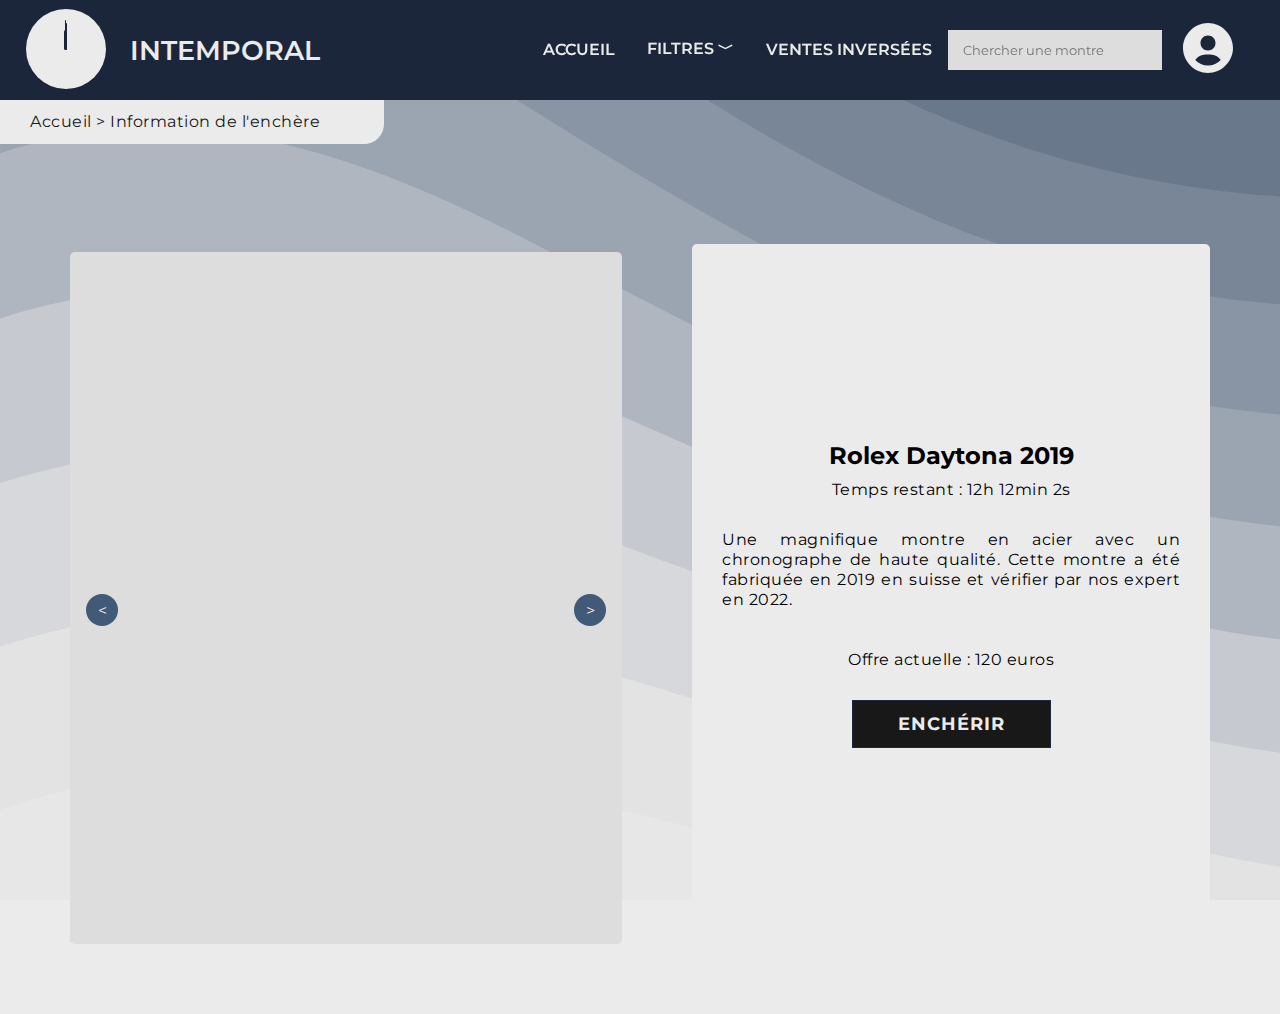
==== commit e8add383: "Add files via upload" ====
--- a/auction-info.html
+++ b/auction-info.html
@@ -10,7 +10,7 @@
   <body class="body-shop">
     <div class="transition transition-slide is-active"></div>
     <header>
-      <a class="logo" href="index.html">
+      <a class="logo" href="shop-connected.html">
         <div class="clock">
           <div class="hour hand" id="hour"></div>
           <div class="minute hand" id="minute"></div>
@@ -121,8 +121,6 @@
         <a class="auction-button" href="#open-modal">ENCHÉRIR</a>
     </div>
   </div>
-
-
   <div id="open-modal" class="modal">
     <div class="modal-content">
       <h2>Votre offre</h2>
@@ -131,8 +129,6 @@
 			<a href="#" class="modal-close">&times;</a>
     </div>
   </div>
-
-
   <script>
     let subMenu = document.getElementById("subMenu");
     function toggleMenu() {
--- a/style/style.css
+++ b/style/style.css
@@ -277,69 +277,6 @@
 /*end login page*/
 
 
-/*beginning modal*/
-
-.modal {
-	position: absolute;
-	background: rgba(31, 31, 31, 0.7);
-	display: flex;
-	justify-content: center;
-	align-items: center;
-    transition: all .4s;
-	visibility: hidden;
-	opacity: 0;
-	right: 0;
-	left: 0;
-	top: 0;
-	bottom: 0;
-	z-index: 100;
-}
-.modal p {
-	margin-top: 10px;
-	font-weight: 400;
-}
-.modal button {
-	margin-top: 40px;
-	width: 250px;
-	display: flex;
-	justify-content: center;
-	align-items: center;
-}
-.modal button svg {
-	margin-left: 10px;
-}
-.modal h2 {
-	margin-bottom: 20px;
-}
-.modal:target {
-    visibility: visible;
-    opacity: 1;
-}
-.modal-close {
-	position: absolute;
-	top: 10px;
-	right: 10px;
-	cursor: pointer;
-	font-weight: 500;
-	font-size: 1.5em;
-	color: var(--black);
-}
-.modal-content {
-	display: flex;
-	align-items: center;
-	justify-content: center;
-	flex-direction: column;
-	background-color: var(--white);
-	border-radius: 4px;
-	position: relative;
-	width: 500px;
-	max-width: 90%;
-	padding: 1.5em 2em;
-}
-
-/*end modal*/
-
-
 /*beginning cgu*/
 
 .body-cgu {
@@ -599,13 +536,10 @@
 	width: 120px;
 }
 .logo h2 {
-	position: absolute;
-	font-size: 1.5rem;
+	font-size: 1.7rem;
 	font-weight: 600;
 	color: var(--white);
-	margin: 0;
-	top: 4%;
-	left: 7%;
+	margin-left: 55%;
 }
 .nav-item {
     border-bottom: 2px solid transparent;
@@ -712,7 +646,6 @@
     max-height: 900px;
 }
 .menu-container {
-	width: 45vw;
 	background: var(--second-blue);
 	display: flex;
 	column-gap: 16px;
@@ -932,7 +865,8 @@
 	padding-bottom: 15px;
 	padding-top: 12px;
 	font-weight: 400;
-	font-size: 24px;
+	font-size: 22px;
+	text-align: left;
 }
 .create-content textarea {
 	width: 100%;
@@ -965,6 +899,9 @@
 	width: 100%;
 	margin-bottom: 20px;
 }
+.create-form-item label {
+	text-align: left;
+}
 .create-form {
 	display: flex;
 	justify-content: space-around;
@@ -996,13 +933,99 @@
 	font-size: 15px;
 	font-weight: 400;
 }
+.mistake {
+	display: flex;
+	justify-content: space-between;
+	align-items: center;
+	width: 100%;
+}
+.mistake a {
+	font-size: 12px;
+	padding: 5px;
+	width: 25px;
+	height: 25px;
+	border: var(--black) 1px solid;
+	border-radius: 100px;
+	color: var(--second-blue);
+}
 
 /*end create auction*/
 
 
+/*beginning modal*/
+
+.modal {
+	position: absolute;
+	background: rgba(31, 31, 31, 0.7);
+	display: flex;
+	justify-content: center;
+	align-items: center;
+    transition: all .4s;
+	visibility: hidden;
+	opacity: 0;
+	right: 0;
+	left: 0;
+	top: 0;
+	bottom: 0;
+	z-index: 1000;
+}
+.modal p {
+	margin-top: 10px;
+	font-weight: 400;
+}
+.modal button {
+	margin-top: 40px;
+	width: 250px;
+	display: flex;
+	justify-content: center;
+	align-items: center;
+}
+.modal button svg {
+	margin-left: 10px;
+}
+.modal h2 {
+	margin-bottom: 20px;
+	text-align: center;
+}
+.modal:target {
+    visibility: visible;
+    opacity: 1;
+}
+.modal-close {
+	position: absolute;
+	top: 10px;
+	right: 10px;
+	cursor: pointer;
+	font-weight: 500;
+	font-size: 1.5em;
+	color: var(--black);
+}
+.modal-content {
+	display: flex;
+	align-items: center;
+	justify-content: center;
+	flex-direction: column;
+	background-color: var(--white);
+	border-radius: 4px;
+	position: relative;
+	width: 500px;
+	max-width: 90%;
+	padding: 1.5em 2em;
+}
+.modal-content h3 {
+	color: var(--black);
+}
+.modal-content p {
+	font-size: 16px;
+	text-align: justify;
+}
+
+/*end modal*/
+
+
 /*beginning clock*/
 
-.clock{
+.clock {
 	top: 1%;
     height: 80px;
     width: 80px;
@@ -1011,7 +1034,7 @@
     position: absolute;
     margin: auto;
 }
-.hand{
+.hand {
     position: absolute;
     margin: auto;
     left: 0;
@@ -1020,17 +1043,17 @@
     border-radius: 5px;
     transform-origin: bottom;
 }
-.hour{
+.hour {
     height: 20px;
     width: 3px;
     top: 21px;
 }
-.minute{
+.minute {
     height: 27px;
     width: 2px;
     top: 14px;
 }
-.seconds{
+.seconds {
     height: 30px;
     width: 1px;
     top: 11px;
@@ -1054,8 +1077,8 @@
 		font-size: 40px;
 	}
 	.container p {
-		font-size: 30px;
-		line-height: 30px;
+		font-size: 35px;
+		line-height: 40px;
 	}
 	.container button {
 		font-size: 35px;
@@ -1063,7 +1086,7 @@
 		height: 100px;
 	}
 	.forgot-password {
-		font-size: 30px;
+		font-size: 35px;
 	}
 	/*nav*/
 	header {
@@ -1074,12 +1097,13 @@
 	.logo h2 {
 		position: absolute;
 		color: var(--second-blue);
+		margin: 0%;
 		left: 43.5%;
 		top: 4.5%;
 		font-size: 18px;
 	}
 	.nav-item a {
-		font-size: 30px
+		font-size: 35px
 	}
 	nav svg {
 		width: 90px;
@@ -1092,7 +1116,7 @@
 		width: 100%;
 	}
 	.ariane a {
-		font-size: 30px;
+		font-size: 35px;
 	}
 	/*card*/
 	.contentBx a {
@@ -1160,7 +1184,7 @@
 	}
 	/*user menu*/
 	.sub-menu-wrap {
-		top : 11.5%;
+		top : 15.5%;
 		right: 4%;
 		width: 450px;
 	}
@@ -1179,26 +1203,26 @@
 	}
 	/*filter menu*/
 	.filter-menu-wrap {
-		top: 12.1%;
+		top: 16%;
 		right: 0;
 		background-color: #415A77;
 		display: flex;
-		justify-content: left;
+		justify-content: center;
 	}
 	.filter-menu-wrap.open-menu-filter {
 		max-height: 1100px;
 	}
 	.col h2 {
-		font-size: 40px;
+		font-size: 50px;
 	}
 	.col label {
-		font-size: 28px;
+		font-size: 35px;
 	}
 	.col input {
-		font-size: 28px;
+		font-size: 35px;
 	}
 	.filter-button {
-		font-size: 28px;
+		font-size: 35px;
 	}
 	.col select {
 		font-size: 28px;
@@ -1242,6 +1266,9 @@
 		text-align: center;
 	}
 	/*create auction*/
+	.create-content h1 {
+		font-size: 70px;
+	}
 	.create-form {
 		flex-direction: column;
 		align-items: center;
@@ -1272,6 +1299,14 @@
 	}
 	.col-create {
 		width: 100%;
+	}
+	input[type=checkbox] {
+		width: 25px;
+	}
+	.mistake a {
+		font-size: 35px;
+		border: none;
+		padding-left: 20px;
 	}
 	/*modal*/
 	.modal p {
@@ -1288,6 +1323,9 @@
 	.modal h2 {
 		font-size: 70px;
 	}
+	.modal h3 {
+		font-size: 50px;
+	}
 	.modal input {
 		font-size: 35px;
 	}
@@ -1296,6 +1334,9 @@
 	}
 	.modal-content {
 		width: 90%;
+	}
+	.modal-content p {
+		font-size: 35px;
 	}
 	/*clock*/
 	.clock {
@@ -1303,17 +1344,17 @@
 		width: 160px;
 		height: 160px;
 	}
-	.hour{
+	.hour {
 		height: 30px;
 		width: 5px;
 		top: 50px;
 	}
-	.minute{
+	.minute {
 		height: 40px;
 		width: 2.5px;
 		top: 40px;
 	}
-	.seconds{
+	.seconds {
 		height: 45px;
 		width: 1.5px;
 		top: 35px;
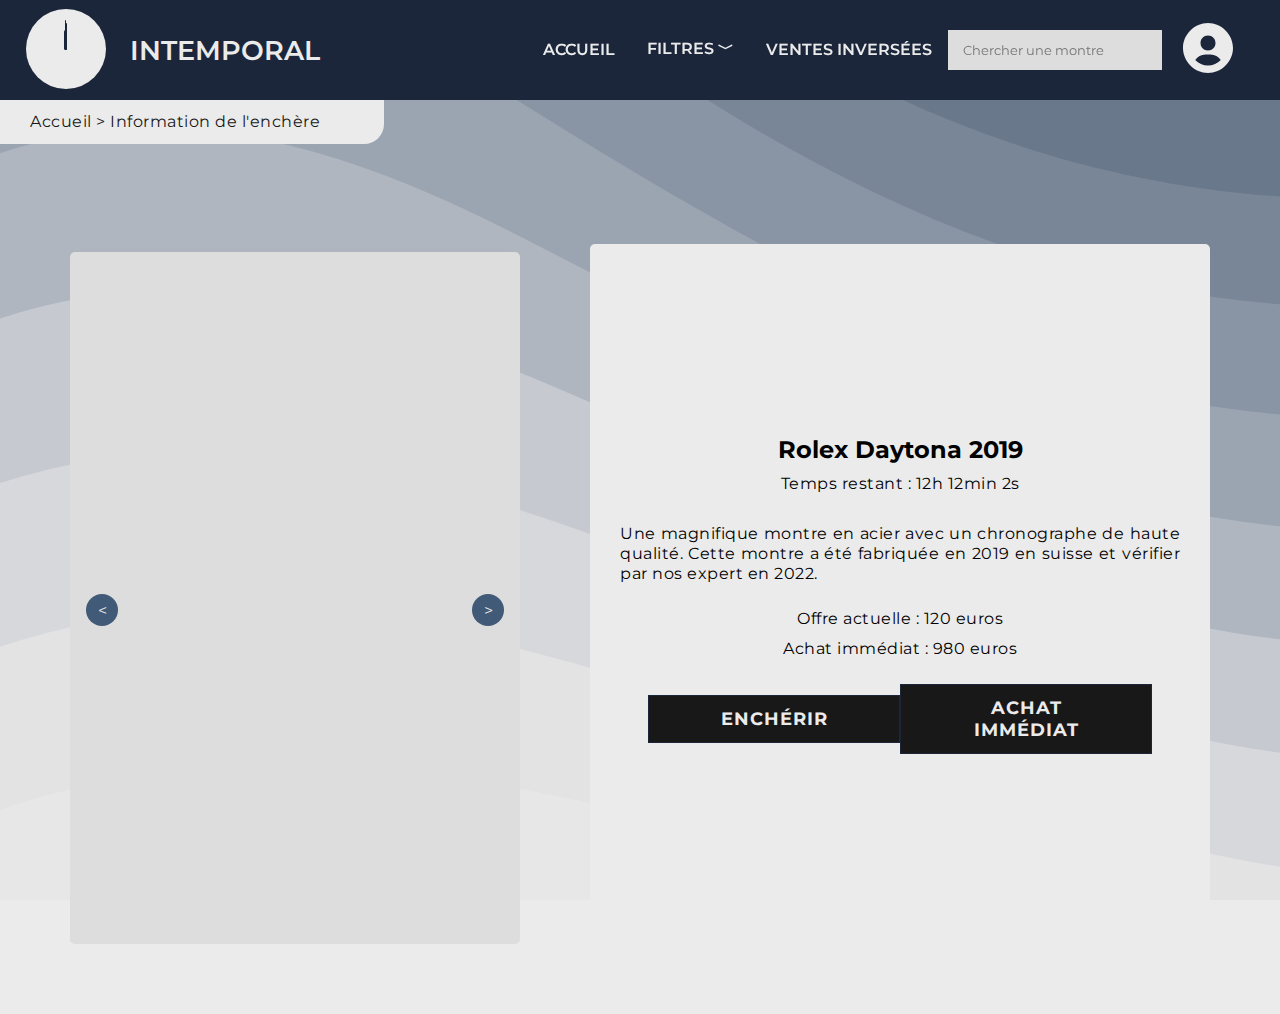
==== commit 375b8f2c: "Add files via upload" ====
--- a/auction-info.html
+++ b/auction-info.html
@@ -118,14 +118,25 @@
         <p class="auction-time">Temps restant : 12h 12min 2s</p>
         <p class="auction-info">Une magnifique montre en acier avec un chronographe de haute qualité. Cette montre a été fabriquée en 2019 en suisse et vérifier par nos expert en 2022.</p>
         <p class="auction-price">Offre actuelle : 120 euros</p>
-        <a class="auction-button" href="#open-modal">ENCHÉRIR</a>
+        <p class="auction-price">Achat immédiat : 980 euros</p>
+        <div class="container-auction-button">
+          <a class="auction-button" href="#open-modal-auction">ENCHÉRIR</a>
+          <a class="auction-button" href="#open-modal-buy">ACHAT IMMÉDIAT</a>
+        </div>
     </div>
   </div>
-  <div id="open-modal" class="modal">
+  <div id="open-modal-auction" class="modal">
     <div class="modal-content">
       <h2>Votre offre</h2>
       <input type="number" name="offre" id="offre" placeholder="Votre offre" min="0"> <!-- TO DO mettre dans min le montant de l'enchère actuelle +1 à la place de 0 -->
       <button>ENCHÉRIR <svg xmlns="http://www.w3.org/2000/svg" width="30" height="30" viewBox="0 0 24 24" style="fill: rgba(235, 235, 235, 1);"><path d="M19.554 9.488c.121.563.106 1.246-.04 2.051-.582 2.978-2.477 4.466-5.683 4.466h-.442a.666.666 0 0 0-.444.166.72.72 0 0 0-.239.427l-.041.189-.553 3.479-.021.151a.706.706 0 0 1-.247.426.666.666 0 0 1-.447.166H8.874a.395.395 0 0 1-.331-.15.457.457 0 0 1-.09-.363c.061-.373.148-.938.267-1.689.117-.75.206-1.314.267-1.689s.15-.938.272-1.685c.121-.748.212-1.31.271-1.685.033-.248.179-.371.433-.371h1.316c.893.013 1.682-.057 2.375-.211 1.172-.262 2.134-.744 2.886-1.449.685-.637 1.203-1.462 1.56-2.473.162-.47.277-.917.352-1.338.006-.041.014-.066.025-.074.008-.011.022-.014.035-.011a.378.378 0 0 1 .062.035c.524.398.854.941.98 1.632zm-1.728-2.836c0 .717-.154 1.508-.465 2.374-.537 1.562-1.547 2.618-3.037 3.168-.758.269-1.602.408-2.535.425 0 .006-.301.007-.904.007l-.903-.007c-.672 0-1.067.32-1.187.964-.013.053-.298 1.83-.855 5.329-.008.066-.048.102-.121.102H4.854a.473.473 0 0 1-.369-.165.469.469 0 0 1-.115-.39L6.702 3.664a.784.784 0 0 1 .276-.483.785.785 0 0 1 .519-.19h6.014c.228 0 .555.044.979.131.428.084.801.194 1.123.321.718.274 1.266.688 1.645 1.237.379.552.568 1.207.568 1.972z"></path></svg></button>
+			<a href="#" class="modal-close">&times;</a>
+    </div>
+  </div>
+  <div id="open-modal-buy" class="modal">
+    <div class="modal-content">
+      <h2>Acheter au prix de : 980 €</h2> <!-- TO DO mettre à la place de 980 le prix de l'achat immédiat -->  
+      <button>ACHETER <svg xmlns="http://www.w3.org/2000/svg" width="30" height="30" viewBox="0 0 24 24" style="fill: rgba(235, 235, 235, 1);"><path d="M19.554 9.488c.121.563.106 1.246-.04 2.051-.582 2.978-2.477 4.466-5.683 4.466h-.442a.666.666 0 0 0-.444.166.72.72 0 0 0-.239.427l-.041.189-.553 3.479-.021.151a.706.706 0 0 1-.247.426.666.666 0 0 1-.447.166H8.874a.395.395 0 0 1-.331-.15.457.457 0 0 1-.09-.363c.061-.373.148-.938.267-1.689.117-.75.206-1.314.267-1.689s.15-.938.272-1.685c.121-.748.212-1.31.271-1.685.033-.248.179-.371.433-.371h1.316c.893.013 1.682-.057 2.375-.211 1.172-.262 2.134-.744 2.886-1.449.685-.637 1.203-1.462 1.56-2.473.162-.47.277-.917.352-1.338.006-.041.014-.066.025-.074.008-.011.022-.014.035-.011a.378.378 0 0 1 .062.035c.524.398.854.941.98 1.632zm-1.728-2.836c0 .717-.154 1.508-.465 2.374-.537 1.562-1.547 2.618-3.037 3.168-.758.269-1.602.408-2.535.425 0 .006-.301.007-.904.007l-.903-.007c-.672 0-1.067.32-1.187.964-.013.053-.298 1.83-.855 5.329-.008.066-.048.102-.121.102H4.854a.473.473 0 0 1-.369-.165.469.469 0 0 1-.115-.39L6.702 3.664a.784.784 0 0 1 .276-.483.785.785 0 0 1 .519-.19h6.014c.228 0 .555.044.979.131.428.084.801.194 1.123.321.718.274 1.266.688 1.645 1.237.379.552.568 1.207.568 1.972z"></path></svg></button>
 			<a href="#" class="modal-close">&times;</a>
     </div>
   </div>
--- a/style/style.css
+++ b/style/style.css
@@ -802,6 +802,13 @@
 	padding: 30px;
 	border-radius: 5px;
 }
+.container-auction-button {
+	display: flex;
+	justify-content: space-evenly;
+	align-items: center;
+	width: 90%;
+	margin-top: 20px;
+}
 .auction-button {
 	border: 1px solid var(--first-blue);
 	background-color: var(--black);
@@ -810,6 +817,8 @@
 	font-weight: bold;
 	padding: 12px 45px;
 	letter-spacing: 1px;
+	width: 280px;
+	text-align: center;
 	text-transform: uppercase;
 	transition: transform 80ms ease-in;
 }
@@ -827,12 +836,13 @@
 .auction-info {
 	font-weight: 400;
 	font-size: 16px;
+	margin-bottom: 20px;
 	text-align: justify;
 }
 .auction-price {
 	font-weight: 400;
 	font-size: 16px;
-	margin-top: 10px;
+	margin : 5px 0;
 }
 
 /*end auction info*/
@@ -870,7 +880,7 @@
 }
 .create-content textarea {
 	width: 100%;
-	height: 200px;
+	height: 180px;
 	padding: 12px 20px;
 	box-sizing: border-box;
 	border: 2px solid #ccc;
@@ -912,7 +922,7 @@
 	display: flex;
 	flex-direction: column;
 	justify-content: center;
-	width: 15%;
+	width: 20%;
 }
 .col-create select, .col input:not([type='checkbox']) {
 	width: 100%;
@@ -1239,10 +1249,12 @@
 	}
 	.auction-content {
 		width: 100%;
+		height: 100%;
 		margin-right: 0;
 	}
 	.auction-content h2 {
 		font-size: 70px;
+		margin-bottom: 20px;
 	}
 	.auction-time {
 		font-size: 40px;
@@ -1253,10 +1265,15 @@
 		font-size: 35px;
 		font-weight: 300;
 		line-height: 35px;
+		margin-bottom: 60px;
 	}
 	.auction-price {
 		font-size: 35px;
-		margin-top: 50px;
+		margin: 10px 0;
+	}
+	.container-auction-button {
+		width: 100%;
+		flex-direction: column;
 	}
 	.auction-button {
 		width: 80%;
